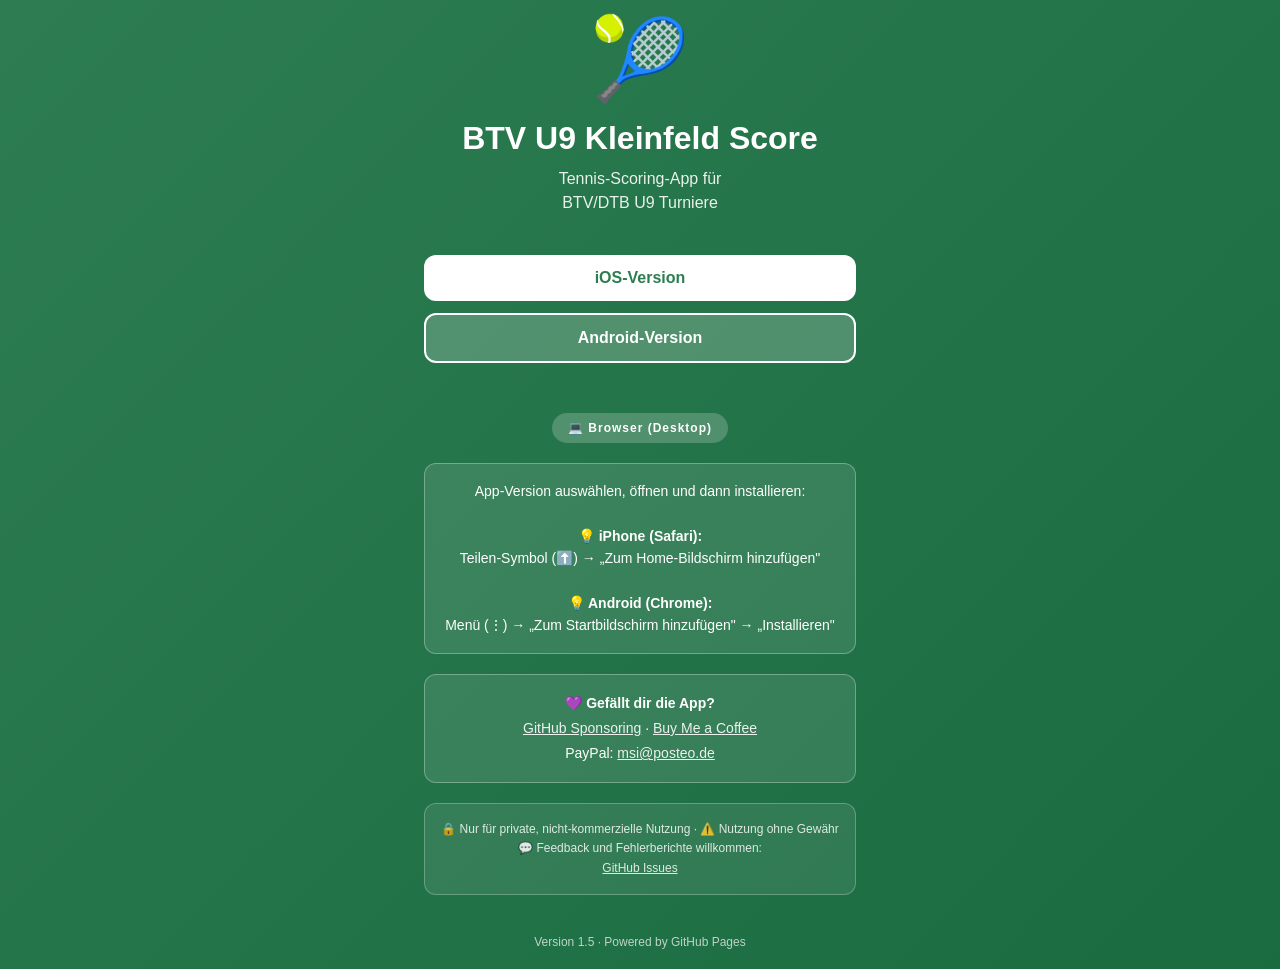
==== index.html @ f1b6f609 "Feature: Sponsoring, Tipps und Disclaimer auf Startseite - Sponsoring-Bereich: GitHub, Buy Me a Coff" ====
<!DOCTYPE html>
<html lang="de">
<head>
  <meta charset="UTF-8">
  <meta name="viewport" content="width=device-width, initial-scale=1.0">
  <meta name="apple-mobile-web-app-capable" content="yes">
  <meta name="apple-mobile-web-app-status-bar-style" content="black-translucent">
  <meta name="theme-color" content="#2e7d52">
  <link rel="manifest" href="tennis-score/ios/manifest.json">
  <link rel="icon" href="data:image/svg+xml,<svg xmlns='http://www.w3.org/2000/svg' viewBox='0 0 192 192'><rect fill='%232e7d52' width='192' height='192'/><text x='50%' y='50%' font-size='120' font-weight='bold' fill='white' text-anchor='middle' dominant-baseline='central' font-family='Arial'>S</text></svg>">
  <title>BTV U9 Kleinfeld Score</title>
  <style>
    * { margin: 0; padding: 0; box-sizing: border-box; }
    body {
      font-family: -apple-system, BlinkMacSystemFont, 'Segoe UI', Roboto, sans-serif;
      background: linear-gradient(135deg, #2e7d52 0%, #1a6b40 100%);
      min-height: 100vh;
      display: flex;
      flex-direction: column;
      align-items: center;
      justify-content: center;
      padding: 20px;
      color: white;
    }
    .container {
      text-align: center;
      max-width: 500px;
    }
    .logo {
      font-size: 80px;
      margin-bottom: 20px;
      line-height: 1;
    }
    h1 {
      font-size: 32px;
      margin-bottom: 10px;
      font-weight: 700;
    }
    .subtitle {
      font-size: 16px;
      opacity: 0.9;
      margin-bottom: 40px;
      line-height: 1.5;
    }
    .button-group {
      display: flex;
      flex-direction: column;
      gap: 12px;
      margin-bottom: 30px;
    }
    .button {
      padding: 14px 20px;
      border-radius: 12px;
      border: none;
      font-size: 16px;
      font-weight: 600;
      cursor: pointer;
      transition: all 0.3s;
      text-decoration: none;
      display: inline-block;
    }
    .button.primary {
      background: white;
      color: #2e7d52;
    }
    .button.primary:hover {
      transform: translateY(-2px);
      box-shadow: 0 8px 24px rgba(0,0,0,0.2);
    }
    .button.secondary {
      background: rgba(255,255,255,0.2);
      color: white;
      border: 2px solid white;
    }
    .button.secondary:hover {
      background: rgba(255,255,255,0.3);
    }
    .info {
      background: rgba(255,255,255,0.1);
      border: 1px solid rgba(255,255,255,0.3);
      border-radius: 12px;
      padding: 16px;
      margin-top: 20px;
      font-size: 14px;
      line-height: 1.6;
    }
    .version {
      margin-top: 40px;
      font-size: 12px;
      opacity: 0.7;
    }
    .sponsor {
      background: rgba(255,255,255,0.1);
      border: 1px solid rgba(255,255,255,0.3);
      border-radius: 12px;
      padding: 16px;
      margin-top: 20px;
      font-size: 14px;
      line-height: 1.8;
      text-align: center;
    }
    .sponsor a {
      color: white;
      text-decoration: underline;
      opacity: 0.9;
    }
    .sponsor a:hover { opacity: 1; }
    .device-indicator {
      display: inline-block;
      margin-top: 20px;
      padding: 8px 16px;
      background: rgba(255,255,255,0.2);
      border-radius: 20px;
      font-size: 12px;
      font-weight: 600;
      letter-spacing: 1px;
    }
  </style>
</head>
<body>
  <div class="container">
    <div class="logo">🎾</div>
    <h1>BTV U9 Kleinfeld Score</h1>
    <div class="subtitle">
      Tennis-Scoring-App für<br>BTV/DTB U9 Turniere
    </div>

    <div class="button-group">
      <a href="tennis-score/ios/" class="button primary">
        iOS-Version
      </a>
      <a href="tennis-score/android/" class="button secondary">
        Android-Version
      </a>
    </div>

    <div class="device-indicator" id="deviceIndicator">
      Automatische Erkennung lädt...
    </div>

    <div class="info">
      App-Version auswählen, öffnen und dann installieren:<br><br>
      <strong>💡 iPhone (Safari):</strong><br>
      Teilen-Symbol (⬆️) → „Zum Home-Bildschirm hinzufügen"<br><br>
      <strong>💡 Android (Chrome):</strong><br>
      Menü (⋮) → „Zum Startbildschirm hinzufügen" → „Installieren"
    </div>

    <div class="sponsor">
      💜 <strong>Gefällt dir die App?</strong><br>
      <a href="https://github.com/sponsors/MarkBele83">GitHub Sponsoring</a> ·
      <a href="https://buymeacoffee.com/markbele83">Buy Me a Coffee</a><br>
      PayPal: <a href="mailto:msi@posteo.de">msi@posteo.de</a>
    </div>

    <div class="info" style="margin-top:20px;font-size:12px;opacity:0.85;">
      🔒 Nur für private, nicht-kommerzielle Nutzung · ⚠️ Nutzung ohne Gewähr<br>
      💬 Feedback und Fehlerberichte willkommen:<br>
      <a href="https://github.com/MarkBele83/sport-apps/issues" style="color:white;">GitHub Issues</a>
    </div>

    <div class="version">
      Version 1.5 · Powered by GitHub Pages
    </div>
  </div>

  <script>
    // Registriere Service Worker für Offline-Unterstützung
    if ('serviceWorker' in navigator) {
      navigator.serviceWorker.register('tennis-score/ios/service-worker.js')
        .then(reg => {
          console.log('Service Worker registered:', reg);
        })
        .catch(err => {
          console.log('Service Worker registration failed:', err);
        });
    }

    // Erkenne das Gerät und zeige Hinweis
    function detectDevice() {
      const ua = navigator.userAgent;
      const isIOS = /iPad|iPhone|iPod/.test(ua);
      const isAndroid = /Android/.test(ua);
      const indicator = document.getElementById('deviceIndicator');

      if (isIOS) {
        indicator.textContent = '📱 iPhone/iPad erkannt';
        // Bei iOS automatisch zur iOS-Version weiterleiten (optional)
      } else if (isAndroid) {
        indicator.textContent = '🤖 Android erkannt';
        // Bei Android automatisch zur Android-Version weiterleiten (optional)
      } else {
        indicator.textContent = '💻 Browser (Desktop)';
      }
    }

    detectDevice();

    // Debug: Logging
    console.log('BTV Score App loaded');
    console.log('Service Worker support:', 'serviceWorker' in navigator);
    console.log('PWA manifest:', document.querySelector('link[rel="manifest"]')?.href);
  </script>
</body>
</html>
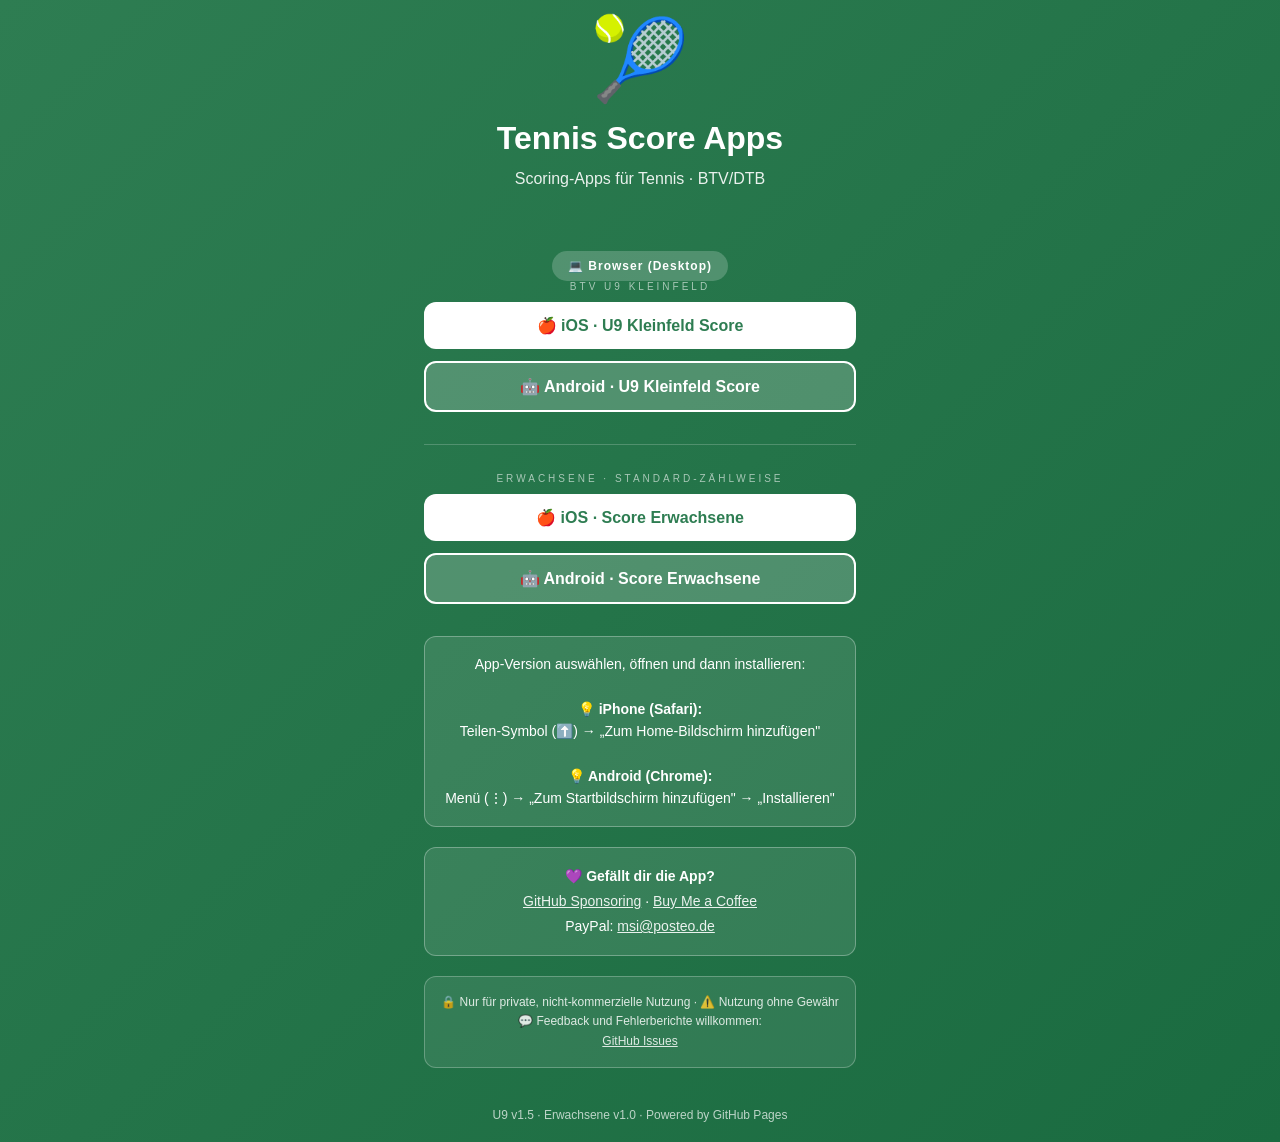
==== commit dffdf631: "Add adult tennis scoring app with shared CSS design system - New app `tennis-score-adult/` (iOS + An" ====
--- a/index.html
+++ b/index.html
@@ -8,8 +8,14 @@
   <meta name="theme-color" content="#2e7d52">
   <link rel="manifest" href="tennis-score/ios/manifest.json">
   <link rel="icon" href="data:image/svg+xml,<svg xmlns='http://www.w3.org/2000/svg' viewBox='0 0 192 192'><rect fill='%232e7d52' width='192' height='192'/><text x='50%' y='50%' font-size='120' font-weight='bold' fill='white' text-anchor='middle' dominant-baseline='central' font-family='Arial'>S</text></svg>">
-  <title>BTV U9 Kleinfeld Score</title>
+  <title>Tennis Score Apps · BTV</title>
   <style>
+    .app-section { margin-bottom: 32px; }
+    .app-section-label {
+      font-size: 10px; letter-spacing: 3px; text-transform: uppercase;
+      opacity: 0.6; margin-bottom: 10px;
+    }
+    .divider { border: none; border-top: 1px solid rgba(255,255,255,0.2); margin: 28px 0; }
     * { margin: 0; padding: 0; box-sizing: border-box; }
     body {
       font-family: -apple-system, BlinkMacSystemFont, 'Segoe UI', Roboto, sans-serif;
@@ -120,22 +126,41 @@
 <body>
   <div class="container">
     <div class="logo">🎾</div>
-    <h1>BTV U9 Kleinfeld Score</h1>
+    <h1>Tennis Score Apps</h1>
     <div class="subtitle">
-      Tennis-Scoring-App für<br>BTV/DTB U9 Turniere
-    </div>
-
-    <div class="button-group">
-      <a href="tennis-score/ios/" class="button primary">
-        iOS-Version
-      </a>
-      <a href="tennis-score/android/" class="button secondary">
-        Android-Version
-      </a>
+      Scoring-Apps für Tennis · BTV/DTB
     </div>
 
     <div class="device-indicator" id="deviceIndicator">
       Automatische Erkennung lädt...
+    </div>
+
+    <!-- U9 App -->
+    <div class="app-section">
+      <div class="app-section-label">BTV U9 Kleinfeld</div>
+      <div class="button-group">
+        <a href="tennis-score/ios/" class="button primary">
+          🍎 iOS · U9 Kleinfeld Score
+        </a>
+        <a href="tennis-score/android/" class="button secondary">
+          🤖 Android · U9 Kleinfeld Score
+        </a>
+      </div>
+    </div>
+
+    <hr class="divider">
+
+    <!-- Erwachsene App -->
+    <div class="app-section">
+      <div class="app-section-label">Erwachsene · Standard-Zählweise</div>
+      <div class="button-group">
+        <a href="tennis-score-adult/ios/" class="button primary">
+          🍎 iOS · Score Erwachsene
+        </a>
+        <a href="tennis-score-adult/android/" class="button secondary">
+          🤖 Android · Score Erwachsene
+        </a>
+      </div>
     </div>
 
     <div class="info">
@@ -160,7 +185,7 @@
     </div>
 
     <div class="version">
-      Version 1.5 · Powered by GitHub Pages
+      U9 v1.5 · Erwachsene v1.0 · Powered by GitHub Pages
     </div>
   </div>
 
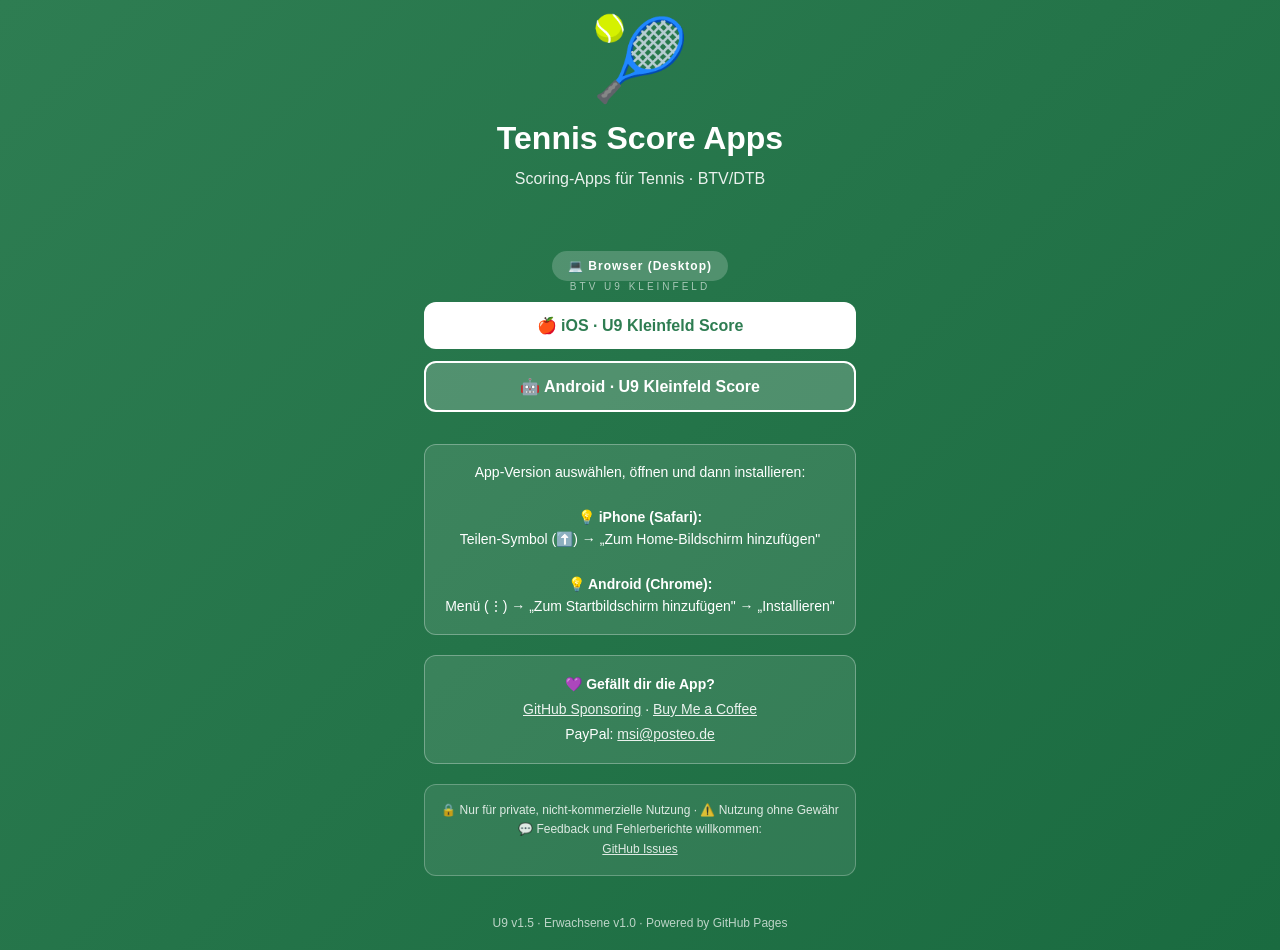
==== commit 3d02cc5a: "Feat: Adult-Tennis-App von Hauptseite verbergen bis zur vollständigen Testung Die Adult-App läuft im" ====
--- a/index.html
+++ b/index.html
@@ -148,21 +148,6 @@
       </div>
     </div>
 
-    <hr class="divider">
-
-    <!-- Erwachsene App -->
-    <div class="app-section">
-      <div class="app-section-label">Erwachsene · Standard-Zählweise</div>
-      <div class="button-group">
-        <a href="tennis-score-adult/ios/" class="button primary">
-          🍎 iOS · Score Erwachsene
-        </a>
-        <a href="tennis-score-adult/android/" class="button secondary">
-          🤖 Android · Score Erwachsene
-        </a>
-      </div>
-    </div>
-
     <div class="info">
       App-Version auswählen, öffnen und dann installieren:<br><br>
       <strong>💡 iPhone (Safari):</strong><br>
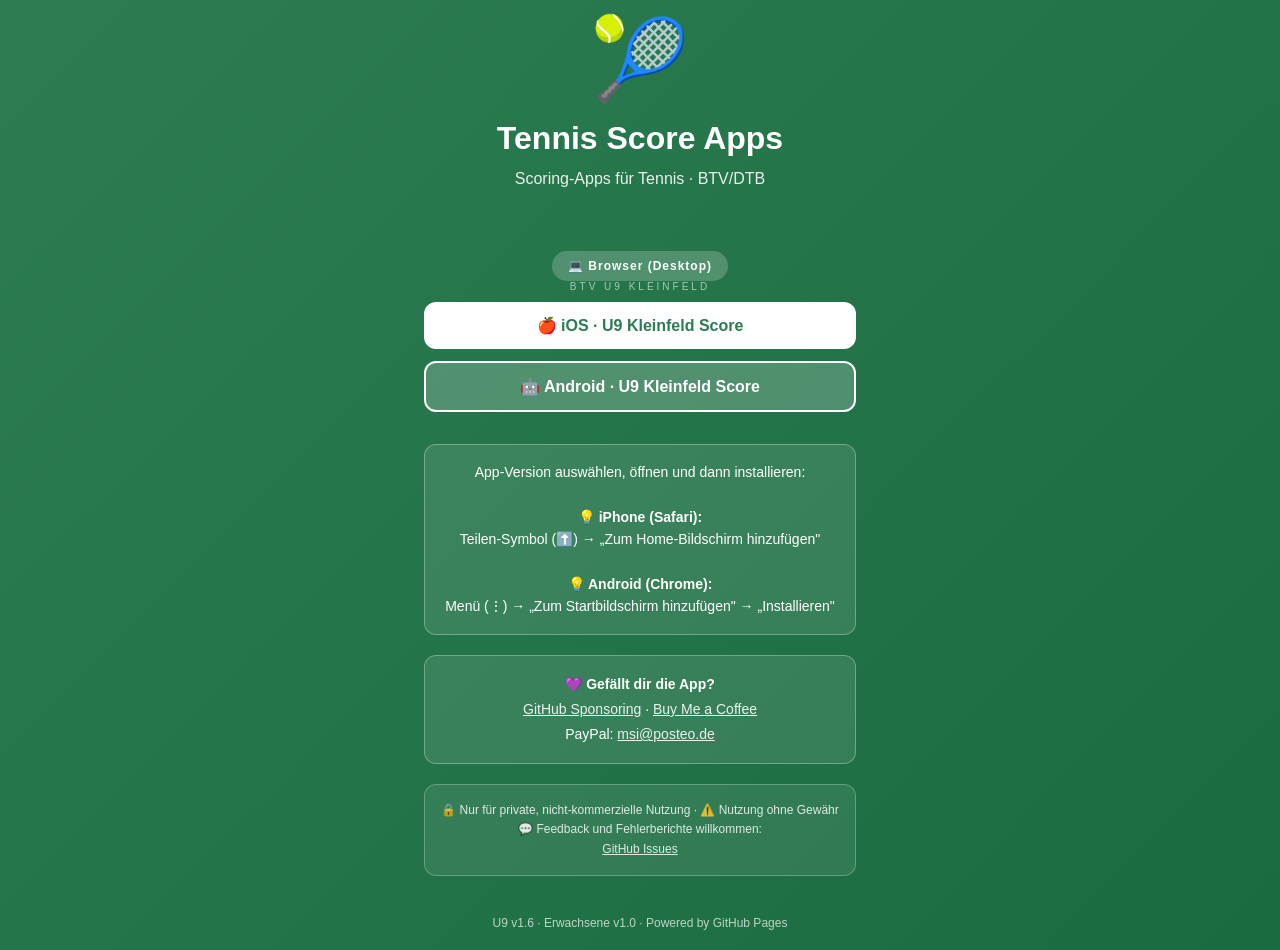
==== commit f8bea971: "U9 v1.6: Aufschlagseite gut sichtbar anzeigen - Beim Aufschläger erscheint ein gelber Hinweis „🎾 Auf" ====
--- a/index.html
+++ b/index.html
@@ -170,7 +170,7 @@
     </div>
 
     <div class="version">
-      U9 v1.5 · Erwachsene v1.0 · Powered by GitHub Pages
+      U9 v1.6 · Erwachsene v1.0 · Powered by GitHub Pages
     </div>
   </div>
 
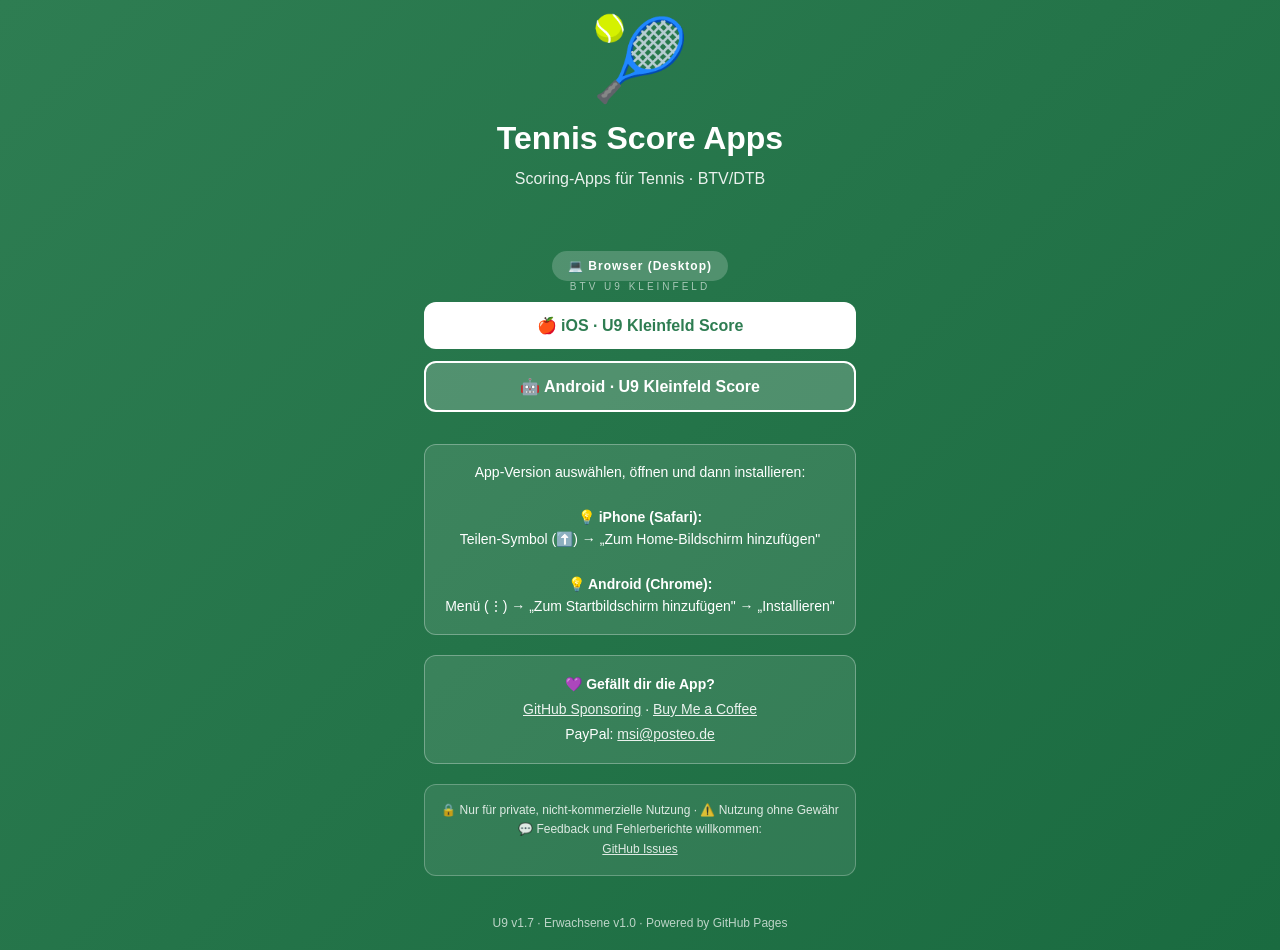
==== commit 25fe2396: "U9 v1.7: Aufschlag wechselt auch über das Satzende hinweg - Einzel: winSet() überschrieb den in winG" ====
--- a/index.html
+++ b/index.html
@@ -170,7 +170,7 @@
     </div>
 
     <div class="version">
-      U9 v1.6 · Erwachsene v1.0 · Powered by GitHub Pages
+      U9 v1.7 · Erwachsene v1.0 · Powered by GitHub Pages
     </div>
   </div>
 
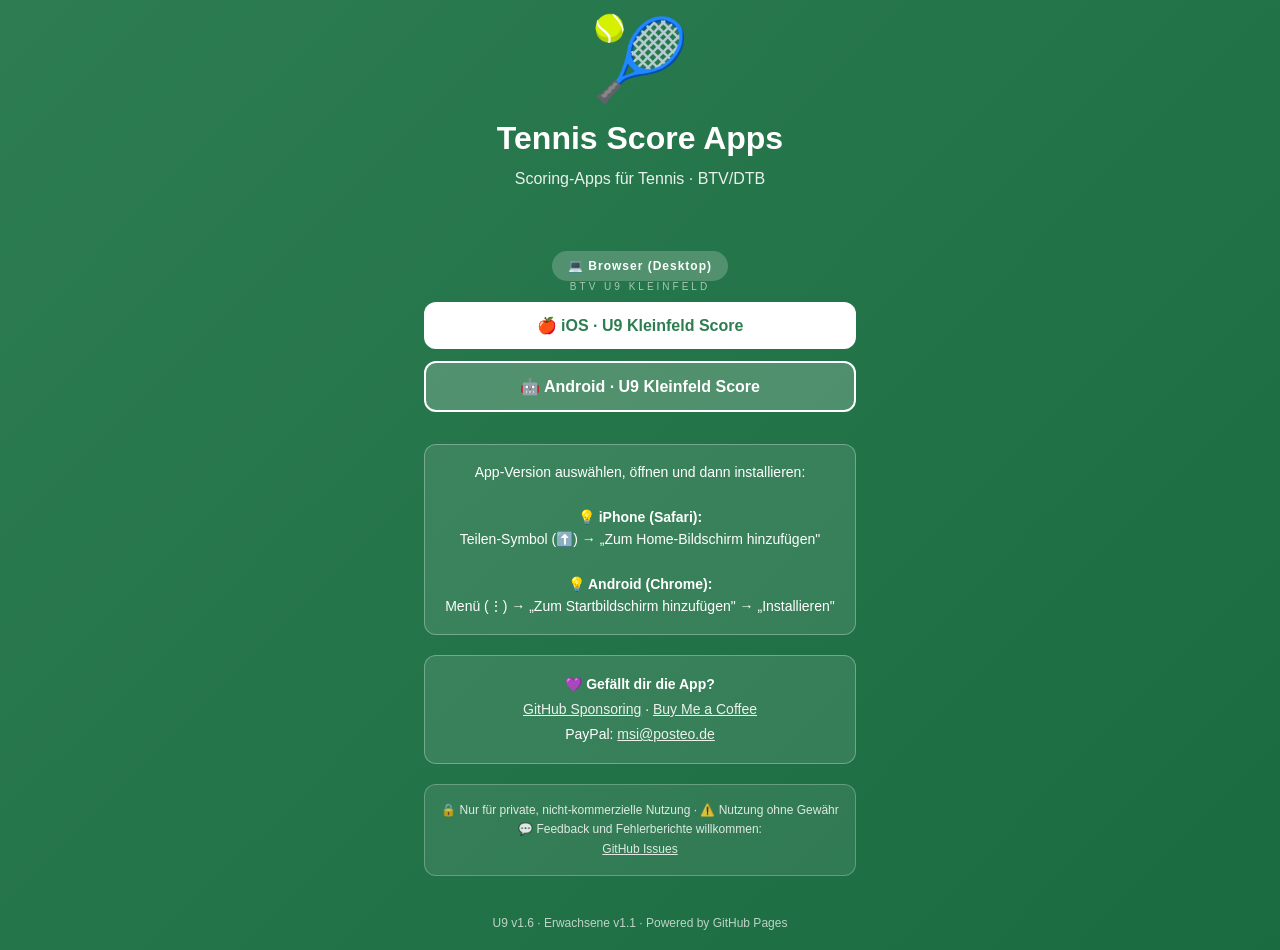
==== commit a91b3ca2: "Erwachsene v1.1: Aufschlag-Fehler behoben und Aufschlagseite deutlich anzeigen Überträgt die Korrekt" ====
--- a/index.html
+++ b/index.html
@@ -170,7 +170,7 @@
     </div>
 
     <div class="version">
-      U9 v1.7 · Erwachsene v1.0 · Powered by GitHub Pages
+      U9 v1.6 · Erwachsene v1.1 · Powered by GitHub Pages
     </div>
   </div>
 
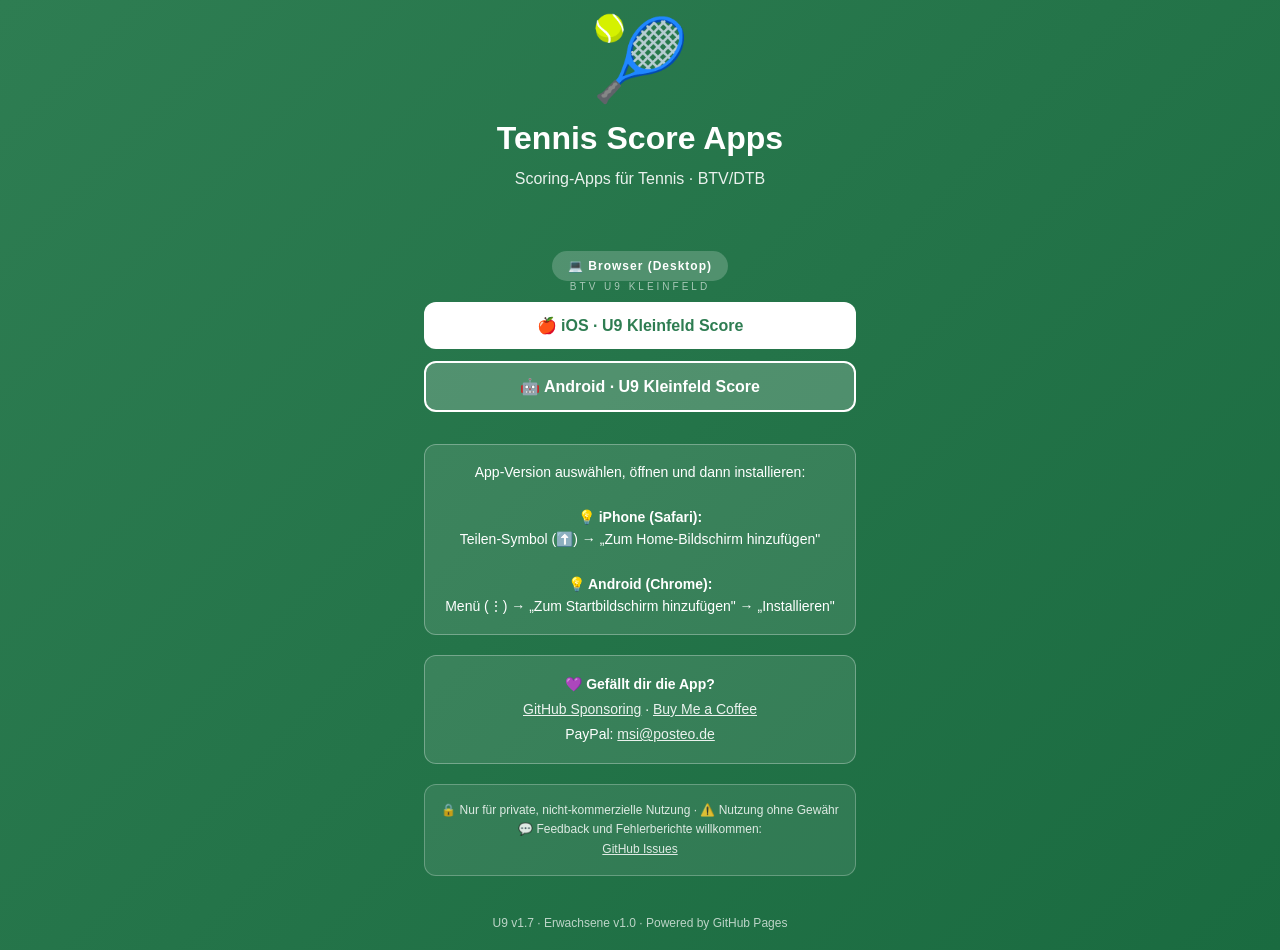
==== commit aaa815e8: "Merge branch 'main' into claude/adult-aufschlag-fix-eew7c6" ====
--- a/index.html
+++ b/index.html
@@ -170,7 +170,7 @@
     </div>
 
     <div class="version">
-      U9 v1.6 · Erwachsene v1.1 · Powered by GitHub Pages
+      U9 v1.7 · Erwachsene v1.0 · Powered by GitHub Pages
     </div>
   </div>
 
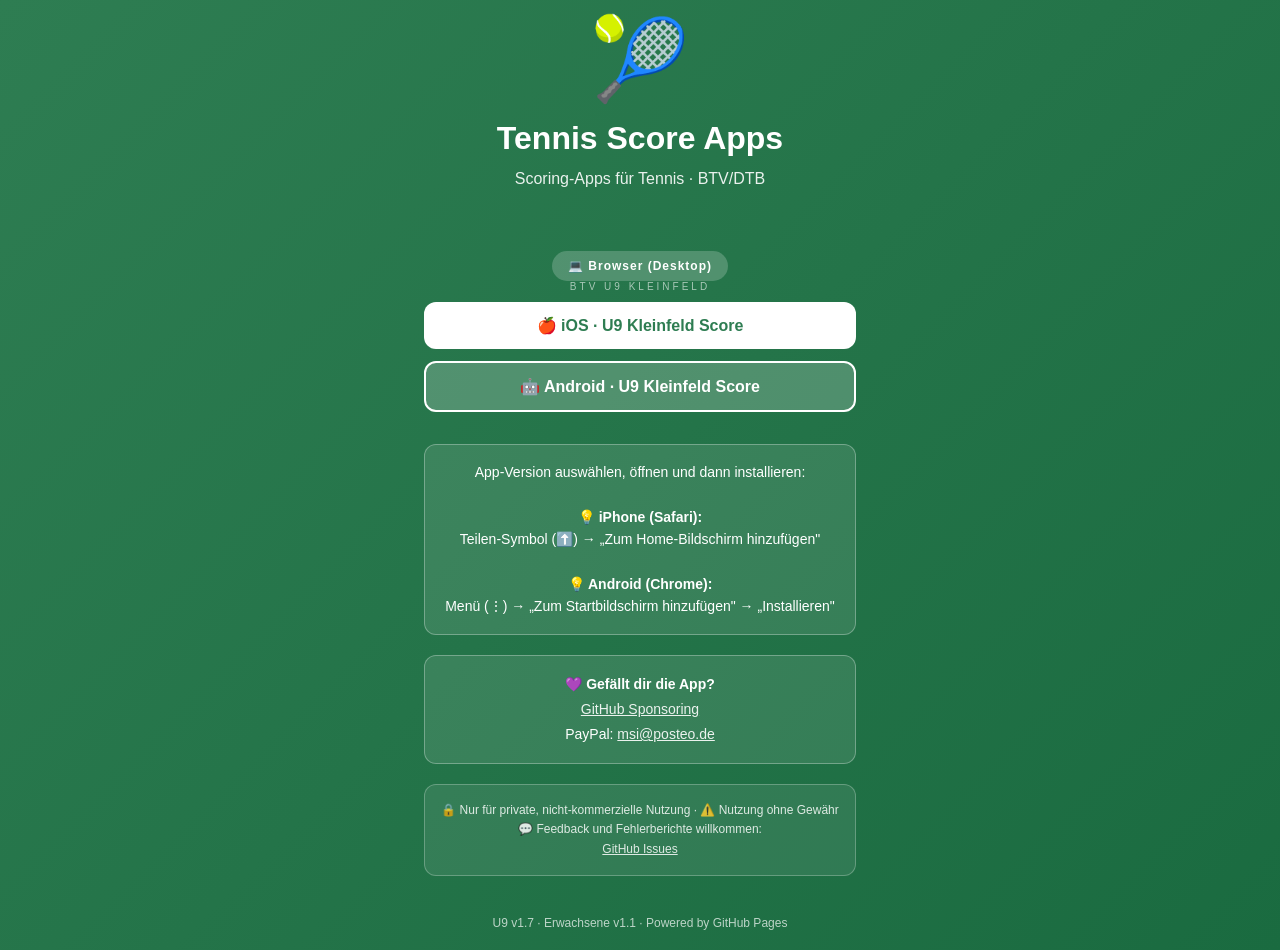
==== commit 5af22b63: "Startseite: Buy-Me-a-Coffee-Link entfernt, Versionsangabe Erwachsene v1.1 - Sponsor-Block: Link „Buy" ====
--- a/index.html
+++ b/index.html
@@ -158,8 +158,7 @@
 
     <div class="sponsor">
       💜 <strong>Gefällt dir die App?</strong><br>
-      <a href="https://github.com/sponsors/MarkBele83">GitHub Sponsoring</a> ·
-      <a href="https://buymeacoffee.com/markbele83">Buy Me a Coffee</a><br>
+      <a href="https://github.com/sponsors/MarkBele83">GitHub Sponsoring</a><br>
       PayPal: <a href="mailto:msi@posteo.de">msi@posteo.de</a>
     </div>
 
@@ -170,7 +169,7 @@
     </div>
 
     <div class="version">
-      U9 v1.7 · Erwachsene v1.0 · Powered by GitHub Pages
+      U9 v1.7 · Erwachsene v1.1 · Powered by GitHub Pages
     </div>
   </div>
 
